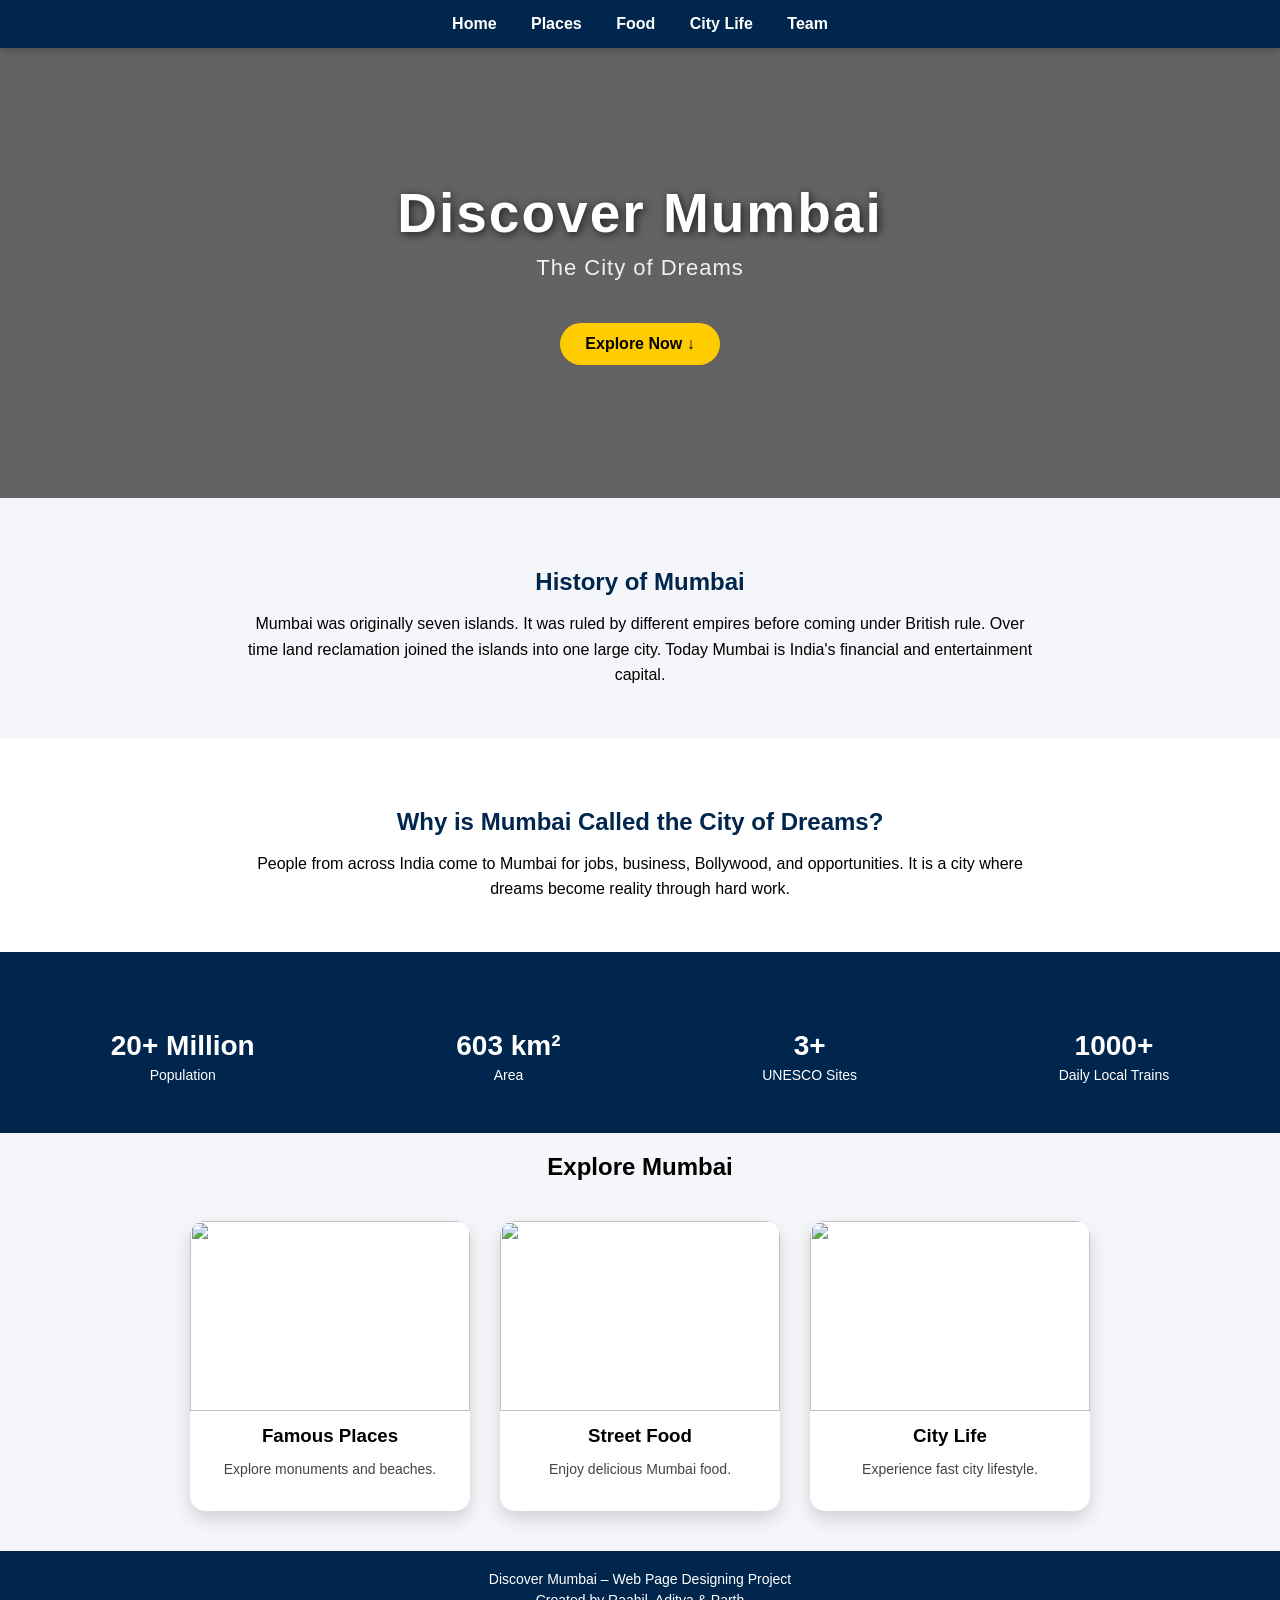
==== index.html @ 08f27a32 "Add files via upload" ====
<!DOCTYPE html>
<html>
<head>
<meta charset="UTF-8">
<meta name="viewport" content="width=device-width, initial-scale=1.0">
<title>Discover Mumbai</title>
<link rel="stylesheet" href="style.css">
</head>

<body>

<div class="navbar">
<a href="index.html">Home</a>
<a href="places.html">Places</a>
<a href="food.html">Food</a>
<a href="citylife.html">City Life</a>
<a href="portfolio.html">Team</a>
</div>

<div class="hero">
<h1>Discover Mumbai</h1>
<p>The City of Dreams</p>
<a href="#explore" class="hero-btn">Explore Now ↓</a>
</div>

<section class="info-section fade-in">
<h2>History of Mumbai</h2>
<p>
Mumbai was originally seven islands. It was ruled by different empires
before coming under British rule. Over time land reclamation joined the
islands into one large city. Today Mumbai is India's financial and
entertainment capital.
</p>
</section>

<section class="info-section light-bg fade-in">
<h2>Why is Mumbai Called the City of Dreams?</h2>
<p>
People from across India come to Mumbai for jobs, business,
Bollywood, and opportunities. It is a city where dreams
become reality through hard work.
</p>
</section>

<section class="stats-section fade-in">

<div class="stat">
<h3>20+ Million</h3>
<p>Population</p>
</div>

<div class="stat">
<h3>603 km²</h3>
<p>Area</p>
</div>

<div class="stat">
<h3>3+</h3>
<p>UNESCO Sites</p>
</div>

<div class="stat">
<h3>1000+</h3>
<p>Daily Local Trains</p>
</div>

</section>

<section id="explore">

<h2 class="section-title">Explore Mumbai</h2>

<div class="card-container">

<div class="card">
<a href="places.html">
<img src="images/gateway.jpg">
<h3>Famous Places</h3>
<p>Explore monuments and beaches.</p>
</a>
</div>

<div class="card">
<a href="food.html">
<img src="images/vadapav.jpg">
<h3>Street Food</h3>
<p>Enjoy delicious Mumbai food.</p>
</a>
</div>

<div class="card">
<a href="citylife.html">
<img src="images/mumbai.jpg">
<h3>City Life</h3>
<p>Experience fast city lifestyle.</p>
</a>
</div>

</div>

</section>

<footer>
<p>Discover Mumbai – Web Page Designing Project</p>
<p>Created by Raahil, Aditya & Parth</p>
</footer>

</body>
</html>
---- style.css ----
html {
    scroll-behavior: smooth;
}

body {
    margin: 0;
    font-family: Arial, sans-serif;
    background-color: #f4f6f9;
}

/* ================= NAVBAR ================= */

.navbar {
    background-color: #00264d;
    padding: 15px;
    text-align: center;
    box-shadow: 0 3px 8px rgba(0,0,0,0.2);
}

.navbar a {
    color: white;
    margin: 15px;
    text-decoration: none;
    font-weight: bold;
    transition: 0.3s;
}

.navbar a:hover {
    color: #ffcc00;
}

/* ================= HERO SECTION ================= */

.hero {
    background: linear-gradient(rgba(0,0,0,0.6), rgba(0,0,0,0.6)),
                url("images/mumbai.jpg");
    background-size: cover;
    background-position: center;
    height: 450px;
    display: flex;
    flex-direction: column;
    justify-content: center;
    align-items: center;
    text-align: center;
}

.hero h1 {
    font-size: 55px;
    color: white;
    margin: 0;
    letter-spacing: 2px;
    text-shadow: 2px 2px 8px rgba(0,0,0,0.7);
}

.hero p {
    font-size: 22px;
    color: #f1f1f1;
    margin-top: 10px;
    letter-spacing: 1px;
}

/* ================= ABOUT SECTION ================= */

.about {
    text-align: center;
    padding: 40px 20px;
}

.about p {
    max-width: 800px;
    margin: auto;
    font-size: 16px;
}

/* ================= HEADINGS ================= */

h1 {
    text-align: center;
    margin: 30px 0;
    color: #00264d;
}

.section-title {
    text-align: center;
}

/* ================= CARD LAYOUT ================= */

.card-container {
    width: 90%;
    margin: 40px auto;
    display: flex;
    justify-content: center;
    gap: 30px;
    flex-wrap: wrap;
}

/* ================= CARD ================= */

.card {
    width: 280px;
    background: white;
    border-radius: 15px;
    box-shadow: 0 8px 18px rgba(0,0,0,0.15);
    overflow: hidden;
    text-align: center;
    transition: 0.3s ease;
    padding-bottom: 20px;
}

.card:hover {
    transform: translateY(-6px);
    box-shadow: 0 12px 22px rgba(0,0,0,0.25);
    cursor: pointer;
}

/* Normal Card Images */

.card img {
    width: 100%;
    height: 190px;
    object-fit: cover;
}

/* ================= PROFILE IMAGE ================= */

.profile-img {
    width: 150px !important;
    height: 150px !important;
    border-radius: 50%;
    object-fit: cover;
    object-position: top;
    display: block;
    margin: 25px auto 10px;
    border: 4px solid #00264d;
}

/* ================= CARD TEXT ================= */

.card h3 {
    margin: 10px 0 5px;
}

.card p {
    padding: 0 20px;
    font-size: 14px;
    color: #444;
}

/* ================= RESPONSIVE ================= */

@media (max-width: 900px) {
    .card {
        width: 45%;
    }
}

@media (max-width: 600px) {
    .card {
        width: 90%;
    }
}

/* ================= FOOTER ================= */

footer {
    margin-top: 40px;
    padding: 15px;
    background-color: #00264d;
    color: white;
    text-align: center;
}
/* INFO SECTIONS */

.info-section {
    text-align: center;
    padding: 50px 20px;
}

.info-section h2 {
    margin-bottom: 15px;
    color: #00264d;
}

.info-section p {
    max-width: 800px;
    margin: auto;
    font-size: 16px;
    line-height: 1.6;
}

/* Light background section */

.light-bg {
    background-color: #ffffff;
}

/* STATISTICS SECTION */

.stats-section {
    background-color: #00264d;
    color: white;
    display: flex;
    justify-content: space-around;
    padding: 40px 10px;
    flex-wrap: wrap;
}

.stat {
    text-align: center;
    margin: 10px 20px;
}

.stat h3 {
    font-size: 28px;
    margin-bottom: 5px;
}

.stat p {
    margin: 0;
    font-size: 14px;
}
/* HERO BUTTON */

.hero-btn {
    margin-top: 20px;
    padding: 12px 25px;
    background-color: #ffcc00;
    color: black;
    text-decoration: none;
    font-weight: bold;
    border-radius: 25px;
    transition: 0.3s;
}

.hero-btn:hover {
    background-color: white;
}

/* SIMPLE FADE-IN */

.fade-in {
    animation: fadeIn 1.5s ease forwards;
}

@keyframes fadeIn {
    from {
        opacity: 0;
        transform: translateY(30px);
    }
    to {
        opacity: 1;
        transform: translateY(0);
    }
}
.card a{
display:block;
text-decoration:none;
color:inherit;
height:100%;
width:100%;
}
/* remove link styling from cards */

.card-container a{
text-decoration:none;
color:inherit;
}
footer p{
margin:5px;
font-size:14px;
}
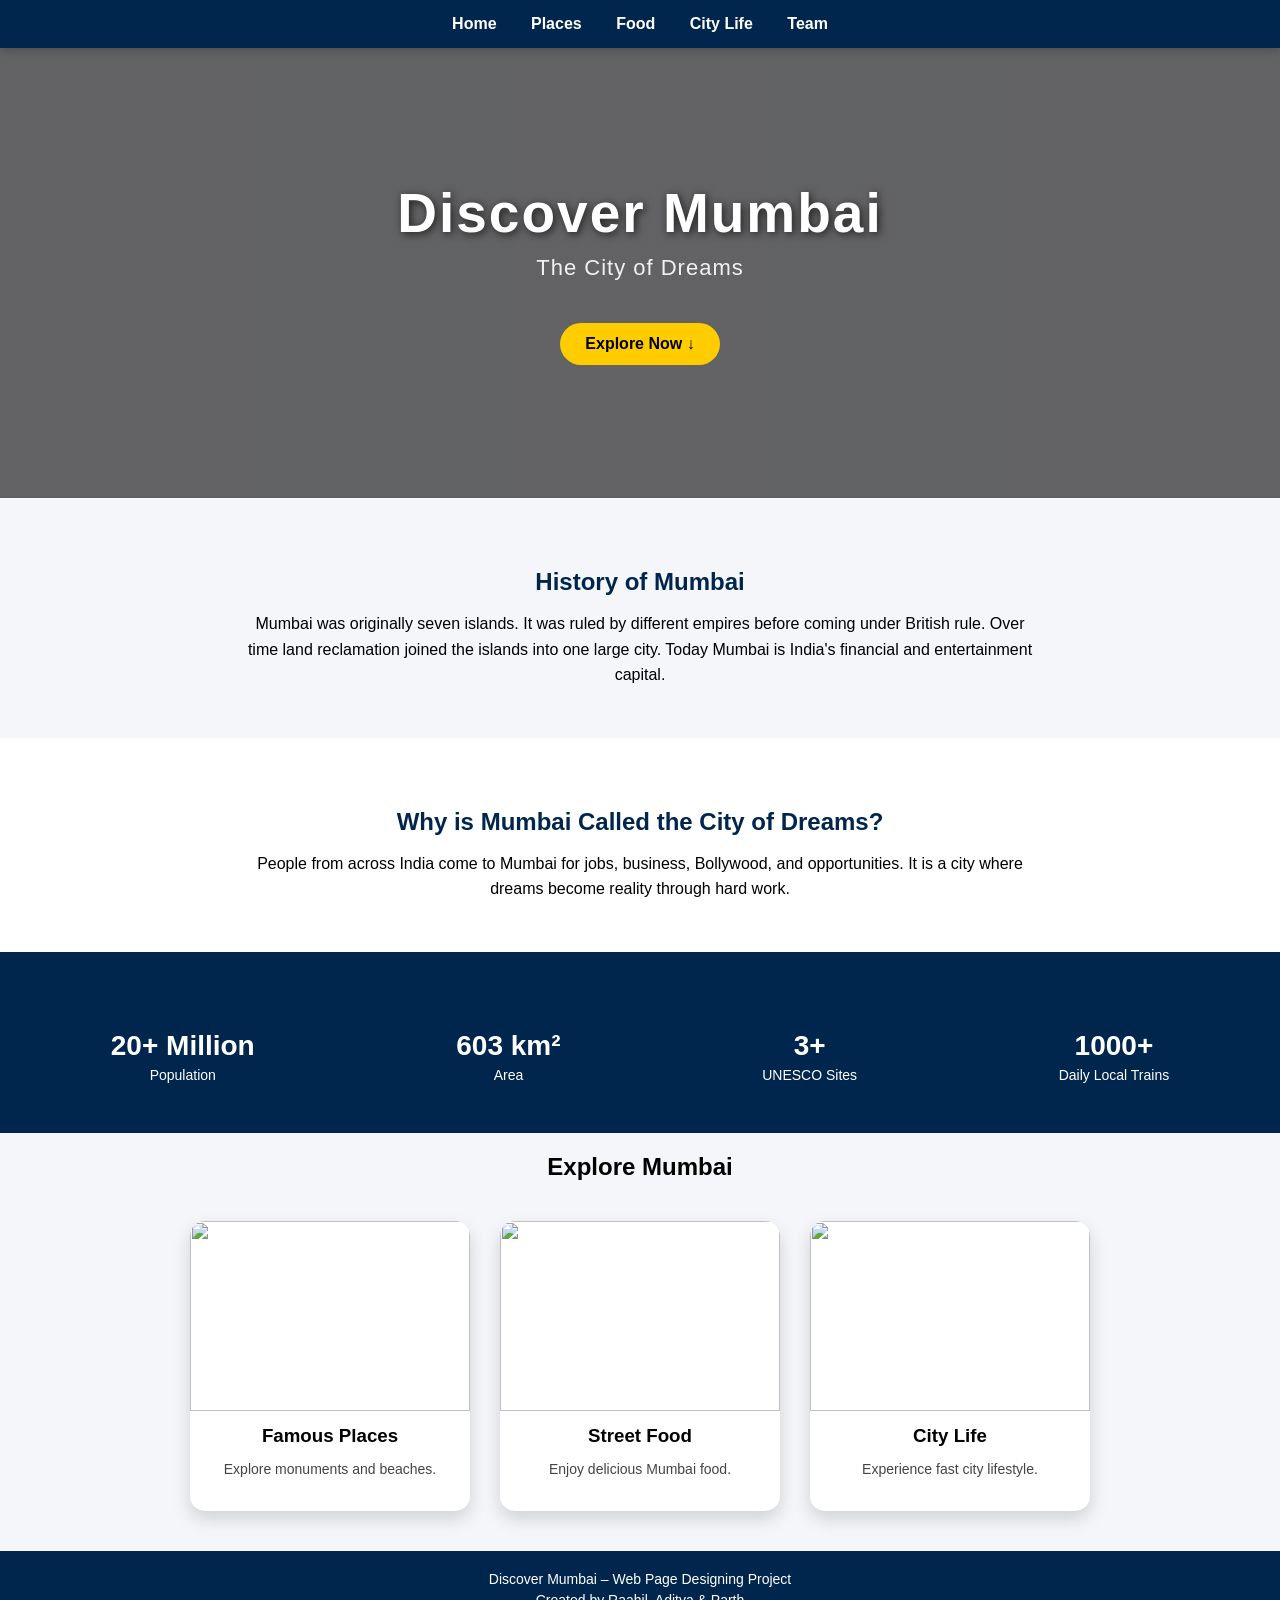
==== commit 1fd9bbfe: "Fix HTML formatting and structure" ====
--- a/index.html
+++ b/index.html
@@ -1,5 +1,6 @@
 <!DOCTYPE html>
 <html>
+
 <head>
 <meta charset="UTF-8">
 <meta name="viewport" content="width=device-width, initial-scale=1.0">
@@ -23,7 +24,7 @@
 <a href="#explore" class="hero-btn">Explore Now ↓</a>
 </div>
 
-<section class="info-section fade-in">
+<section class="info-section">
 <h2>History of Mumbai</h2>
 <p>
 Mumbai was originally seven islands. It was ruled by different empires
@@ -33,7 +34,7 @@
 </p>
 </section>
 
-<section class="info-section light-bg fade-in">
+<section class="info-section light-bg">
 <h2>Why is Mumbai Called the City of Dreams?</h2>
 <p>
 People from across India come to Mumbai for jobs, business,
@@ -42,7 +43,7 @@
 </p>
 </section>
 
-<section class="stats-section fade-in">
+<section class="stats-section">
 
 <div class="stat">
 <h3>20+ Million</h3>
@@ -106,4 +107,4 @@
 </footer>
 
 </body>
-</html>+</html>
